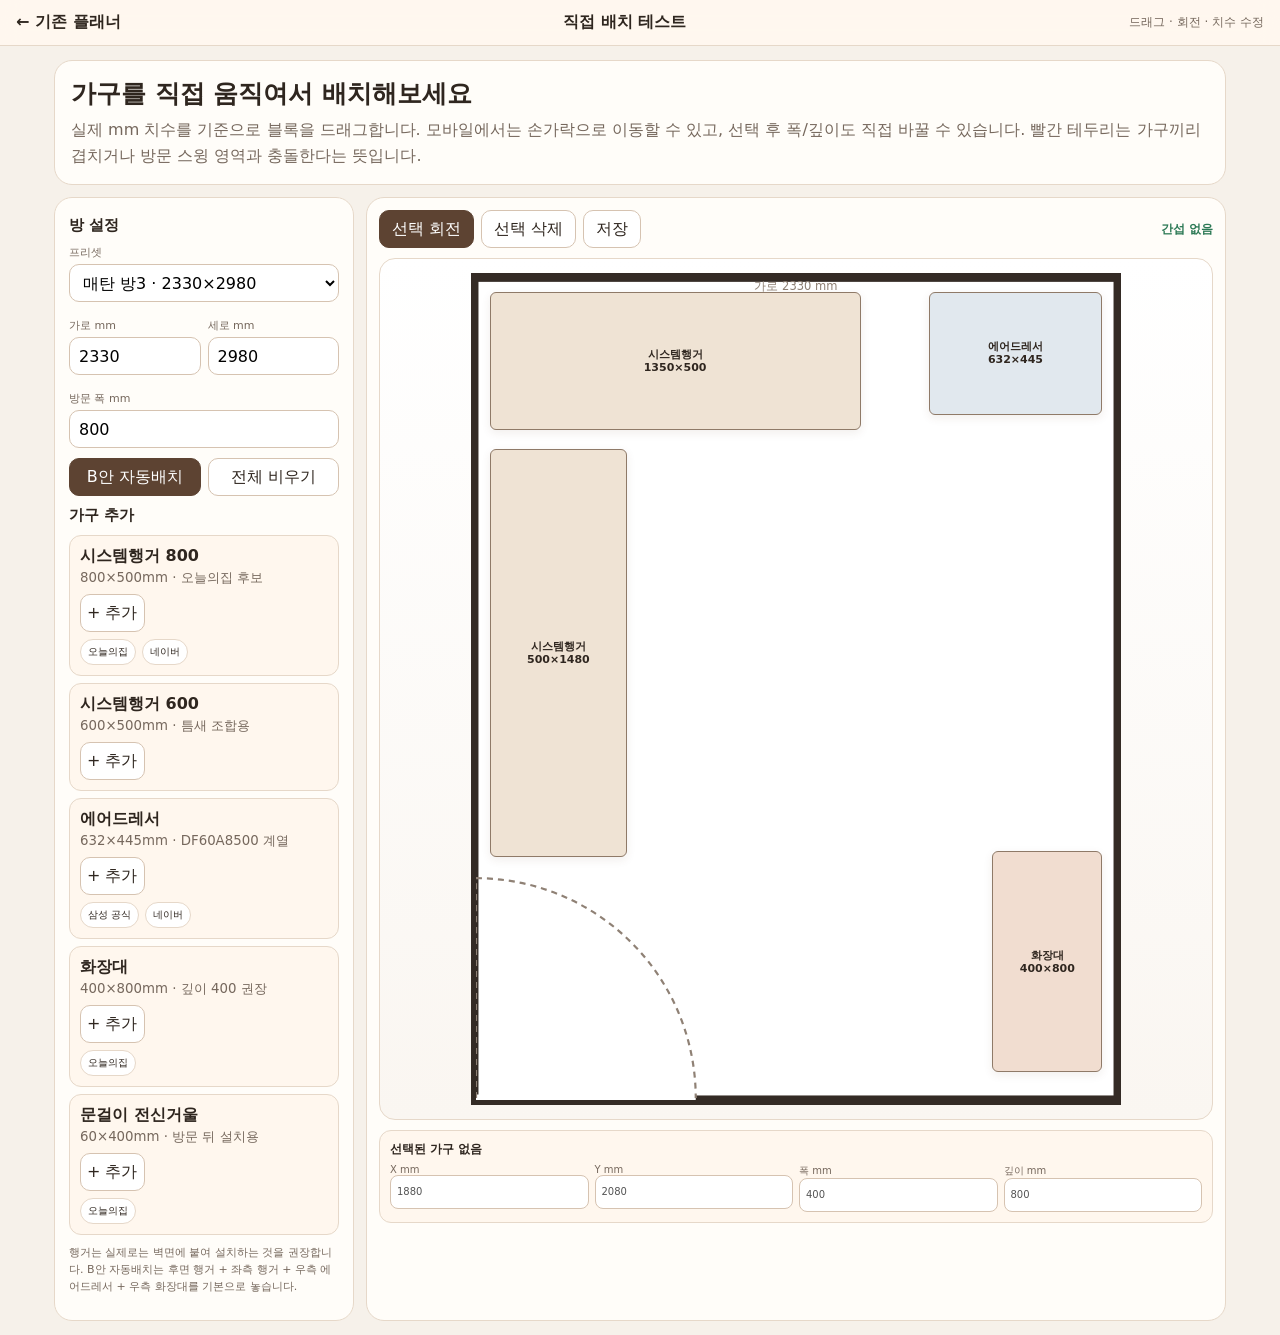
==== layout.html @ cfcc2ed9 "Add direct drag-and-drop layout tester" ====
<!doctype html>
<html lang="ko">
<head>
<meta charset="utf-8">
<meta name="viewport" content="width=device-width,initial-scale=1,viewport-fit=cover">
<meta name="theme-color" content="#f6f1ea">
<title>직접 배치 테스트 · 매탄 드레스룸</title>
<style>
:root{font-family:Inter,"Pretendard","Noto Sans KR",system-ui,sans-serif;--bg:#f6f1ea;--card:#fffdf9;--paper:#fff7ee;--line:#e6d8c9;--ink:#2f261f;--muted:#76685d;--accent:#5d4332;--green:#2c7955;--red:#b14f3c}*{box-sizing:border-box}body{margin:0;background:var(--bg);color:var(--ink)}button,input,select{font:inherit}a{color:inherit}.top{position:sticky;top:0;z-index:30;display:flex;justify-content:space-between;align-items:center;gap:10px;padding:12px 16px;background:#fff8efee;border-bottom:1px solid var(--line);backdrop-filter:blur(10px)}.top a{text-decoration:none;font-weight:800}.top span{font-size:12px;color:var(--muted)}main{max-width:1200px;margin:auto;padding:14px}.intro,.panel,.stage-card{background:var(--card);border:1px solid var(--line);border-radius:18px}.intro{padding:16px;margin-bottom:12px}.intro h1{margin:0 0 7px;font-size:25px}.intro p{margin:0;color:var(--muted);line-height:1.6}.layout{display:grid;grid-template-columns:300px minmax(0,1fr);gap:12px}.panel{padding:14px;align-self:start;position:sticky;top:64px}.panel h2{font-size:15px;margin:4px 0 10px}.row{display:grid;grid-template-columns:1fr 1fr;gap:7px}.field{margin:8px 0}.field label{display:block;font-size:11px;color:var(--muted);margin-bottom:4px}.field input,.field select{width:100%;height:38px;border:1px solid #d6c3b1;border-radius:10px;background:#fff;padding:0 9px}.buttons{display:grid;grid-template-columns:1fr 1fr;gap:7px;margin:10px 0}.buttons button,.item button,.toolbar button{min-height:38px;border:1px solid #d6c3b1;border-radius:10px;background:#fff;color:var(--ink);cursor:pointer}.buttons .primary,.toolbar .primary{background:var(--accent);color:#fff;border-color:var(--accent)}.palette{display:grid;gap:7px}.item{padding:10px;border:1px solid var(--line);border-radius:12px;background:var(--paper)}.item b,.item small{display:block}.item small{color:var(--muted);margin:2px 0 7px}.item .links{display:flex;gap:6px;flex-wrap:wrap;margin-top:7px}.item a{font-size:10px;padding:5px 7px;border:1px solid var(--line);border-radius:999px;text-decoration:none;background:#fff}.stage-card{padding:12px}.toolbar{display:flex;gap:7px;flex-wrap:wrap;align-items:center;margin-bottom:10px}.toolbar button{padding:0 12px}.status{margin-left:auto;font-size:12px;color:var(--muted)}.status.good{color:var(--green);font-weight:800}.status.bad{color:var(--red);font-weight:800}.room-wrap{display:flex;justify-content:center;overflow:hidden;background:linear-gradient(180deg,#fff,#faf6f1);border:1px solid var(--line);border-radius:16px;padding:14px;min-height:520px}.room{position:relative;width:min(100%,650px);background:#fff;border:5px solid #342b25;touch-action:none;user-select:none}.room svg{position:absolute;inset:0;width:100%;height:100%;pointer-events:none}.obj{position:absolute;border:1px solid #8f7a68;border-radius:6px;display:flex;align-items:center;justify-content:center;text-align:center;font-size:11px;font-weight:800;line-height:1.2;cursor:grab;touch-action:none;box-shadow:0 3px 10px #5a3f2816}.obj span{pointer-events:none}.obj.selected{outline:3px solid #5d433288;outline-offset:2px}.obj.collision{border-color:var(--red);box-shadow:0 0 0 2px #b14f3c33}.hanger{background:#efe3d4}.air{background:#e1e8ee}.vanity{background:#f1ddd0}.mirror{background:#f5f5f5}.selected-box{margin-top:10px;padding:10px;border:1px solid var(--line);border-radius:12px;background:var(--paper);font-size:12px}.selected-box strong{display:block;margin-bottom:6px}.selected-grid{display:grid;grid-template-columns:repeat(4,1fr);gap:6px}.selected-grid label{font-size:10px;color:var(--muted)}.selected-grid input{width:100%;height:34px;border:1px solid #d6c3b1;border-radius:8px;padding:0 6px;background:#fff}.help{font-size:11px;color:var(--muted);line-height:1.55;margin-top:9px}@media(max-width:760px){main{padding:9px}.layout{display:block}.panel{position:relative;top:auto;margin-bottom:9px}.intro h1{font-size:21px}.room-wrap{min-height:430px;padding:8px}.toolbar .status{width:100%;margin-left:0}.selected-grid{grid-template-columns:1fr 1fr}.top span{display:none}} 
</style>
</head>
<body>
<header class="top"><a href="./index.html">← 기존 플래너</a><b>직접 배치 테스트</b><span>드래그 · 회전 · 치수 수정</span></header>
<main>
<section class="intro"><h1>가구를 직접 움직여서 배치해보세요</h1><p>실제 mm 치수를 기준으로 블록을 드래그합니다. 모바일에서는 손가락으로 이동할 수 있고, 선택 후 폭/깊이도 직접 바꿀 수 있습니다. 빨간 테두리는 가구끼리 겹치거나 방문 스윙 영역과 충돌한다는 뜻입니다.</p></section>
<div class="layout">
<aside class="panel">
<h2>방 설정</h2>
<div class="field"><label>프리셋</label><select id="preset"><option value="r3">매탄 방3 · 2330×2980</option><option value="r2">매탄 방2 · 2600×2980</option><option value="ref">참고 B안 · 2000×2620</option></select></div>
<div class="row"><div class="field"><label>가로 mm</label><input id="roomW" type="number" value="2330" step="10"></div><div class="field"><label>세로 mm</label><input id="roomD" type="number" value="2980" step="10"></div></div>
<div class="field"><label>방문 폭 mm</label><input id="doorW" type="number" value="800" step="10"></div>
<div class="buttons"><button class="primary" id="presetB">B안 자동배치</button><button id="clearAll">전체 비우기</button></div>
<h2>가구 추가</h2>
<div class="palette">
<div class="item"><b>시스템행거 800</b><small>800×500mm · 오늘의집 후보</small><button data-add="hanger" data-w="800" data-d="500">+ 추가</button><div class="links"><a target="_blank" rel="noopener" href="https://store.ohou.se/goods/3293565">오늘의집</a><a target="_blank" rel="noopener" href="https://search.shopping.naver.com/search/all?query=%ED%99%88%EB%8D%98%ED%8A%B8%ED%95%98%EC%9A%B0%EC%8A%A4%20%EC%8B%9C%EC%8A%A4%ED%85%9C%ED%96%89%EA%B1%B0%20800%20500%202100">네이버</a></div></div>
<div class="item"><b>시스템행거 600</b><small>600×500mm · 틈새 조합용</small><button data-add="hanger" data-w="600" data-d="500">+ 추가</button></div>
<div class="item"><b>에어드레서</b><small>632×445mm · DF60A8500 계열</small><button data-add="air" data-w="632" data-d="445">+ 추가</button><div class="links"><a target="_blank" rel="noopener" href="https://www.samsung.com/sec/airdresser/">삼성 공식</a><a target="_blank" rel="noopener" href="https://search.shopping.naver.com/search/all?query=DF60A8500WG">네이버</a></div></div>
<div class="item"><b>화장대</b><small>400×800mm · 깊이 400 권장</small><button data-add="vanity" data-w="400" data-d="800">+ 추가</button><div class="links"><a target="_blank" rel="noopener" href="https://store.ohou.se/goods/2519050">오늘의집</a></div></div>
<div class="item"><b>문걸이 전신거울</b><small>60×400mm · 방문 뒤 설치용</small><button data-add="mirror" data-w="60" data-d="400">+ 추가</button><div class="links"><a target="_blank" rel="noopener" href="https://store.ohou.se/goods/940535">오늘의집</a></div></div>
</div>
<p class="help">행거는 실제로는 벽면에 붙여 설치하는 것을 권장합니다. B안 자동배치는 후면 행거 + 좌측 행거 + 우측 에어드레서 + 우측 화장대를 기본으로 놓습니다.</p>
</aside>
<section class="stage-card">
<div class="toolbar"><button class="primary" id="rotate">선택 회전</button><button id="delete">선택 삭제</button><button id="save">저장</button><span id="status" class="status">배치 준비</span></div>
<div class="room-wrap"><div id="room" class="room"><svg id="overlay" aria-hidden="true"></svg></div></div>
<div class="selected-box"><strong id="selTitle">선택된 가구 없음</strong><div class="selected-grid"><label>X mm<input id="selX" type="number" step="10" disabled></label><label>Y mm<input id="selY" type="number" step="10" disabled></label><label>폭 mm<input id="selW" type="number" step="10" disabled></label><label>깊이 mm<input id="selD" type="number" step="10" disabled></label></div></div>
</section>
</div>
</main>
<script>
const $=q=>document.querySelector(q),room=$("#room"),overlay=$("#overlay");let items=[],selected=null,drag=null;
const names={hanger:"시스템행거",air:"에어드레서",vanity:"화장대",mirror:"전신거울"};
function roomState(){return {w:+$("#roomW").value,d:+$("#roomD").value,door:+$("#doorW").value}}
function setRoom(w,d,door){$("#roomW").value=w;$("#roomD").value=d;$("#doorW").value=door;render()}
function preset(v){if(v==="r3")setRoom(2330,2980,800);if(v==="r2")setRoom(2600,2980,800);if(v==="ref")setRoom(2000,2620,850)}
$("#preset").onchange=e=>preset(e.target.value);["#roomW","#roomD","#doorW"].forEach(id=>$(id).oninput=render);
function add(type,w,d,x=100,y=100){items.push({id:Date.now()+Math.random(),type,w:+w,d:+d,x:+x,y:+y});selected=items[items.length-1].id;render()}
document.querySelectorAll("[data-add]").forEach(b=>b.onclick=()=>add(b.dataset.add,b.dataset.w,b.dataset.d));
function bLayout(){items=[];const r=roomState(),backW=Math.min(1350,Math.max(800,r.w-760));add("hanger",backW,500,50,50);add("hanger",500,Math.min(1480,r.d-1250),50,620);add("air",632,445,r.w-682,50);add("vanity",400,800,r.w-450,r.d-900);selected=null;render()}
$("#presetB").onclick=bLayout;$("#clearAll").onclick=()=>{items=[];selected=null;render()};$("#rotate").onclick=()=>{const a=items.find(i=>i.id===selected);if(a){[a.w,a.d]=[a.d,a.w];clamp(a);render()}};$("#delete").onclick=()=>{items=items.filter(i=>i.id!==selected);selected=null;render()};$("#save").onclick=()=>{localStorage.setItem("maetanFreeLayout",JSON.stringify({room:roomState(),items}));$("#status").textContent="저장됨"};
function clamp(a){const r=roomState();a.x=Math.max(0,Math.min(a.x,r.w-a.w));a.y=Math.max(0,Math.min(a.y,r.d-a.d))}
function rectHit(a,b){return a.x<b.x+b.w&&a.x+a.w>b.x&&a.y<b.y+b.d&&a.y+a.d>b.y}
function doorHit(a){const r=roomState(),door={x:0,y:r.d-r.door,w:r.door,d:r.door};return rectHit(a,door)}
function collisions(){const bad=new Set();for(let i=0;i<items.length;i++){if(doorHit(items[i]))bad.add(items[i].id);for(let j=i+1;j<items.length;j++)if(rectHit(items[i],items[j])){bad.add(items[i].id);bad.add(items[j].id)}}return bad}
function drawOverlay(){const r=roomState();overlay.setAttribute("viewBox","0 0 "+r.w+" "+r.d);overlay.innerHTML='<rect x="0" y="0" width="'+r.w+'" height="'+r.d+'" fill="none" stroke="#342b25" stroke-width="18"/><line x1="0" y1="'+r.d+'" x2="'+r.door+'" y2="'+r.d+'" stroke="#fff" stroke-width="25"/><path d="M 0 '+r.d+' L 0 '+(r.d-r.door)+' A '+r.door+' '+r.door+' 0 0 1 '+r.door+' '+r.d+'" fill="none" stroke="#8f8175" stroke-width="8" stroke-dasharray="22 18"/><text x="'+(r.w/2)+'" y="38" text-anchor="middle" font-size="42" fill="#8d7f73">가로 '+r.w+' mm</text>'}
function render(){const r=roomState();room.style.aspectRatio=r.w+"/"+r.d;drawOverlay();room.querySelectorAll(".obj").forEach(n=>n.remove());const bad=collisions();items.forEach(a=>{clamp(a);const el=document.createElement("div");el.className="obj "+a.type+(selected===a.id?" selected":"")+(bad.has(a.id)?" collision":"");el.dataset.id=a.id;el.style.left=(a.x/r.w*100)+"%";el.style.top=(a.y/r.d*100)+"%";el.style.width=(a.w/r.w*100)+"%";el.style.height=(a.d/r.d*100)+"%";el.innerHTML="<span>"+names[a.type]+"<br>"+a.w+"×"+a.d+"</span>";el.onpointerdown=startDrag;el.onclick=()=>{selected=a.id;render()};room.appendChild(el)});const s=items.find(i=>i.id===selected);["#selX","#selY","#selW","#selD"].forEach(id=>$(id).disabled=!s);$("#selTitle").textContent=s?names[s.type]+" 선택":"선택된 가구 없음";if(s){$("#selX").value=Math.round(s.x);$("#selY").value=Math.round(s.y);$("#selW").value=s.w;$("#selD").value=s.d}const st=$("#status");if(bad.size){st.className="status bad";st.textContent="간섭 "+bad.size+"개"}else{st.className="status good";st.textContent="간섭 없음"}}
function startDrag(e){e.preventDefault();const id=+e.currentTarget.dataset.id,a=items.find(i=>i.id===id);selected=id;const rect=room.getBoundingClientRect(),r=roomState();drag={id,startX:e.clientX,startY:e.clientY,x:a.x,y:a.y,sx:r.w/rect.width,sy:r.d/rect.height};e.currentTarget.setPointerCapture(e.pointerId);e.currentTarget.onpointermove=moveDrag;e.currentTarget.onpointerup=endDrag;render()}
function moveDrag(e){if(!drag)return;const a=items.find(i=>i.id===drag.id);a.x=Math.round((drag.x+(e.clientX-drag.startX)*drag.sx)/10)*10;a.y=Math.round((drag.y+(e.clientY-drag.startY)*drag.sy)/10)*10;clamp(a);render()}
function endDrag(e){drag=null;e.currentTarget.onpointermove=null;e.currentTarget.onpointerup=null;render()}
[["#selX","x"],["#selY","y"],["#selW","w"],["#selD","d"]].forEach(([id,key])=>$(id).onchange=e=>{const a=items.find(i=>i.id===selected);if(a){a[key]=Math.max(key==="w"||key==="d"?50:0,+e.target.value);clamp(a);render()}});
try{const saved=JSON.parse(localStorage.getItem("maetanFreeLayout"));if(saved){setRoom(saved.room.w,saved.room.d,saved.room.door);items=saved.items||[];render()}else bLayout()}catch(e){bLayout()}
</script>
</body>
</html>
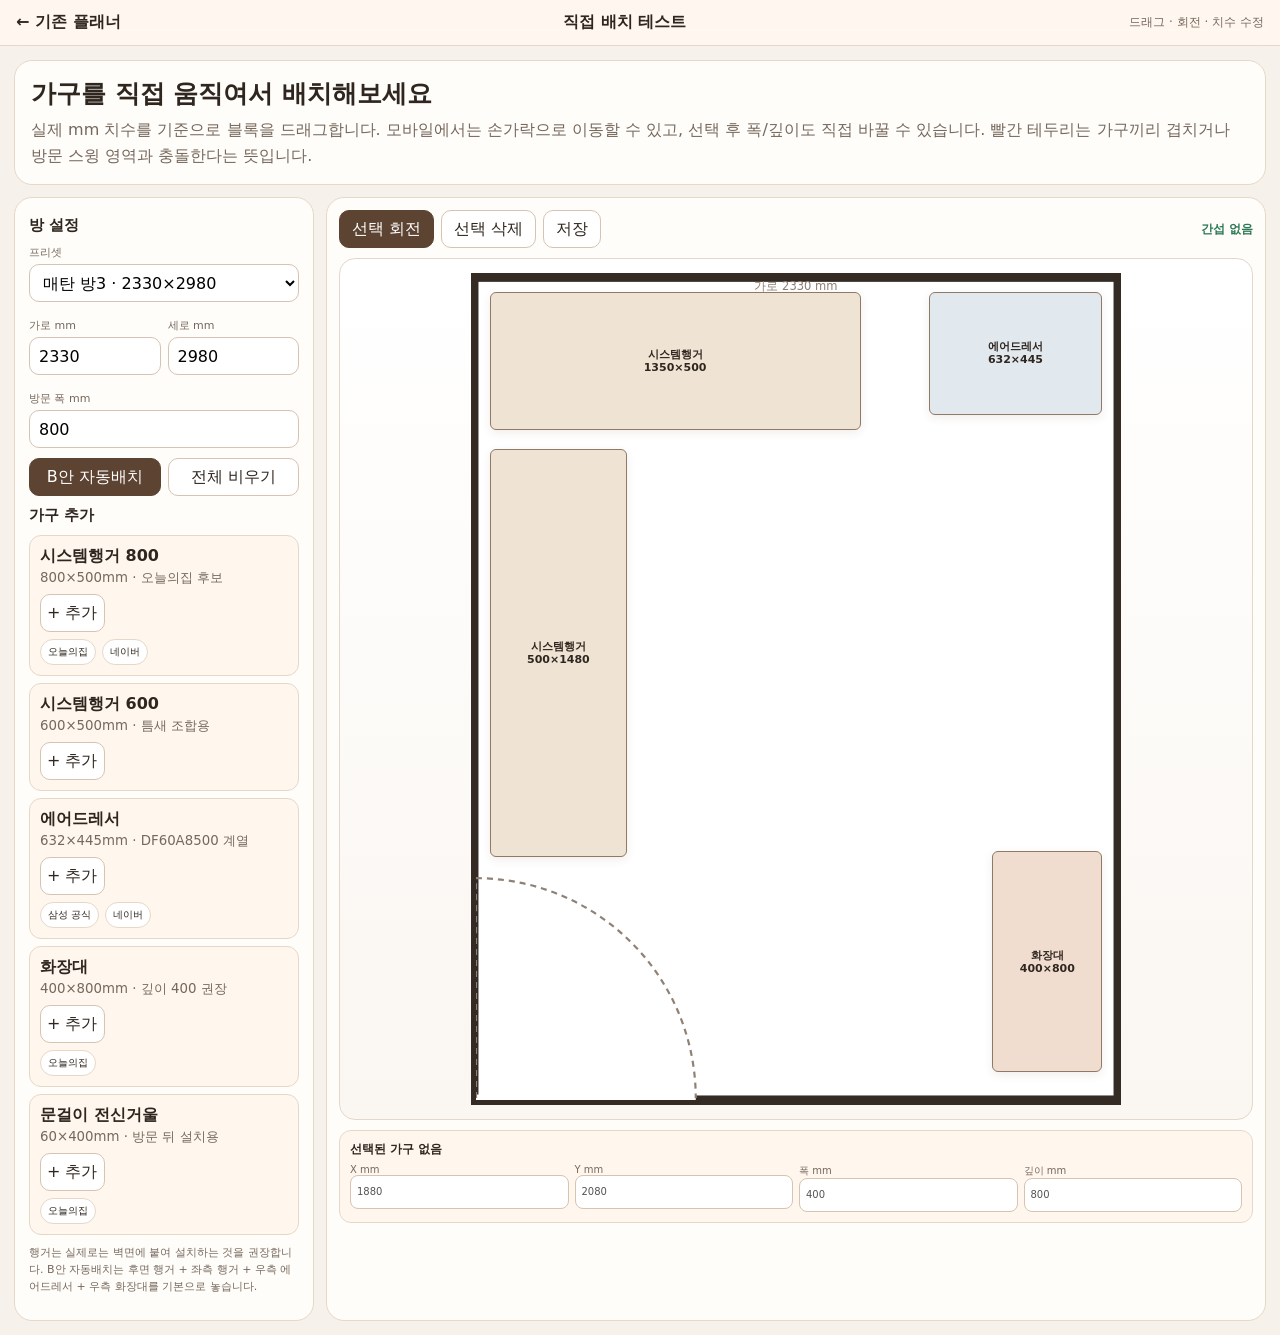
==== commit 5f85ad78: "Eliminate mobile clipping in direct layout tester" ====
--- a/layout.html
+++ b/layout.html
@@ -6,7 +6,24 @@
 <meta name="theme-color" content="#f6f1ea">
 <title>직접 배치 테스트 · 매탄 드레스룸</title>
 <style>
-:root{font-family:Inter,"Pretendard","Noto Sans KR",system-ui,sans-serif;--bg:#f6f1ea;--card:#fffdf9;--paper:#fff7ee;--line:#e6d8c9;--ink:#2f261f;--muted:#76685d;--accent:#5d4332;--green:#2c7955;--red:#b14f3c}*{box-sizing:border-box}body{margin:0;background:var(--bg);color:var(--ink)}button,input,select{font:inherit}a{color:inherit}.top{position:sticky;top:0;z-index:30;display:flex;justify-content:space-between;align-items:center;gap:10px;padding:12px 16px;background:#fff8efee;border-bottom:1px solid var(--line);backdrop-filter:blur(10px)}.top a{text-decoration:none;font-weight:800}.top span{font-size:12px;color:var(--muted)}main{max-width:1200px;margin:auto;padding:14px}.intro,.panel,.stage-card{background:var(--card);border:1px solid var(--line);border-radius:18px}.intro{padding:16px;margin-bottom:12px}.intro h1{margin:0 0 7px;font-size:25px}.intro p{margin:0;color:var(--muted);line-height:1.6}.layout{display:grid;grid-template-columns:300px minmax(0,1fr);gap:12px}.panel{padding:14px;align-self:start;position:sticky;top:64px}.panel h2{font-size:15px;margin:4px 0 10px}.row{display:grid;grid-template-columns:1fr 1fr;gap:7px}.field{margin:8px 0}.field label{display:block;font-size:11px;color:var(--muted);margin-bottom:4px}.field input,.field select{width:100%;height:38px;border:1px solid #d6c3b1;border-radius:10px;background:#fff;padding:0 9px}.buttons{display:grid;grid-template-columns:1fr 1fr;gap:7px;margin:10px 0}.buttons button,.item button,.toolbar button{min-height:38px;border:1px solid #d6c3b1;border-radius:10px;background:#fff;color:var(--ink);cursor:pointer}.buttons .primary,.toolbar .primary{background:var(--accent);color:#fff;border-color:var(--accent)}.palette{display:grid;gap:7px}.item{padding:10px;border:1px solid var(--line);border-radius:12px;background:var(--paper)}.item b,.item small{display:block}.item small{color:var(--muted);margin:2px 0 7px}.item .links{display:flex;gap:6px;flex-wrap:wrap;margin-top:7px}.item a{font-size:10px;padding:5px 7px;border:1px solid var(--line);border-radius:999px;text-decoration:none;background:#fff}.stage-card{padding:12px}.toolbar{display:flex;gap:7px;flex-wrap:wrap;align-items:center;margin-bottom:10px}.toolbar button{padding:0 12px}.status{margin-left:auto;font-size:12px;color:var(--muted)}.status.good{color:var(--green);font-weight:800}.status.bad{color:var(--red);font-weight:800}.room-wrap{display:flex;justify-content:center;overflow:hidden;background:linear-gradient(180deg,#fff,#faf6f1);border:1px solid var(--line);border-radius:16px;padding:14px;min-height:520px}.room{position:relative;width:min(100%,650px);background:#fff;border:5px solid #342b25;touch-action:none;user-select:none}.room svg{position:absolute;inset:0;width:100%;height:100%;pointer-events:none}.obj{position:absolute;border:1px solid #8f7a68;border-radius:6px;display:flex;align-items:center;justify-content:center;text-align:center;font-size:11px;font-weight:800;line-height:1.2;cursor:grab;touch-action:none;box-shadow:0 3px 10px #5a3f2816}.obj span{pointer-events:none}.obj.selected{outline:3px solid #5d433288;outline-offset:2px}.obj.collision{border-color:var(--red);box-shadow:0 0 0 2px #b14f3c33}.hanger{background:#efe3d4}.air{background:#e1e8ee}.vanity{background:#f1ddd0}.mirror{background:#f5f5f5}.selected-box{margin-top:10px;padding:10px;border:1px solid var(--line);border-radius:12px;background:var(--paper);font-size:12px}.selected-box strong{display:block;margin-bottom:6px}.selected-grid{display:grid;grid-template-columns:repeat(4,1fr);gap:6px}.selected-grid label{font-size:10px;color:var(--muted)}.selected-grid input{width:100%;height:34px;border:1px solid #d6c3b1;border-radius:8px;padding:0 6px;background:#fff}.help{font-size:11px;color:var(--muted);line-height:1.55;margin-top:9px}@media(max-width:760px){main{padding:9px}.layout{display:block}.panel{position:relative;top:auto;margin-bottom:9px}.intro h1{font-size:21px}.room-wrap{min-height:430px;padding:8px}.toolbar .status{width:100%;margin-left:0}.selected-grid{grid-template-columns:1fr 1fr}.top span{display:none}} 
+:root{font-family:Inter,"Pretendard","Noto Sans KR",system-ui,sans-serif;--bg:#f6f1ea;--card:#fffdf9;--paper:#fff7ee;--line:#e6d8c9;--ink:#2f261f;--muted:#76685d;--accent:#5d4332;--green:#2c7955;--red:#b14f3c}*{box-sizing:border-box}body{margin:0;background:var(--bg);color:var(--ink);overflow-x:hidden}button,input,select{font:inherit;min-width:0}a{color:inherit}.top{position:sticky;top:0;z-index:30;display:flex;justify-content:space-between;align-items:center;gap:10px;padding:12px 16px;background:#fff8efee;border-bottom:1px solid var(--line);backdrop-filter:blur(10px)}.top a{text-decoration:none;font-weight:800}.top b{min-width:0;text-align:center;white-space:nowrap;overflow:hidden;text-overflow:ellipsis}.top span{font-size:12px;color:var(--muted)}main{max-width:1200px;margin:auto;padding:14px}.intro,.panel,.stage-card{background:var(--card);border:1px solid var(--line);border-radius:18px}.intro{padding:16px;margin-bottom:12px}.intro h1{margin:0 0 7px;font-size:25px}.intro p{margin:0;color:var(--muted);line-height:1.6;overflow-wrap:anywhere}.layout{display:grid;grid-template-columns:300px minmax(0,1fr);gap:12px}.panel{padding:14px;align-self:start;position:sticky;top:64px}.panel h2{font-size:15px;margin:4px 0 10px}.row{display:grid;grid-template-columns:minmax(0,1fr) minmax(0,1fr);gap:7px}.layout>*,.row>*,.buttons>*,.selected-grid>*,.item{min-width:0}.field{margin:8px 0}.field label{display:block;font-size:11px;color:var(--muted);margin-bottom:4px}.field input,.field select{width:100%;height:38px;border:1px solid #d6c3b1;border-radius:10px;background:#fff;padding:0 9px}.buttons{display:grid;grid-template-columns:1fr 1fr;gap:7px;margin:10px 0}.buttons button,.item button,.toolbar button{min-height:38px;min-width:0;white-space:normal;border:1px solid #d6c3b1;border-radius:10px;background:#fff;color:var(--ink);cursor:pointer}.buttons .primary,.toolbar .primary{background:var(--accent);color:#fff;border-color:var(--accent)}.palette{display:grid;gap:7px}.item{padding:10px;border:1px solid var(--line);border-radius:12px;background:var(--paper)}.item b,.item small{display:block}.item small{color:var(--muted);margin:2px 0 7px}.item .links{display:flex;gap:6px;flex-wrap:wrap;margin-top:7px}.item a{font-size:10px;padding:5px 7px;border:1px solid var(--line);border-radius:999px;text-decoration:none;background:#fff}.stage-card{padding:12px}.toolbar{display:flex;gap:7px;flex-wrap:wrap;align-items:center;margin-bottom:10px}.toolbar button{padding:0 12px}.status{margin-left:auto;font-size:12px;color:var(--muted)}.status.good{color:var(--green);font-weight:800}.status.bad{color:var(--red);font-weight:800}.room-wrap{display:flex;justify-content:center;overflow:hidden;background:linear-gradient(180deg,#fff,#faf6f1);border:1px solid var(--line);border-radius:16px;padding:14px;min-height:520px}.room{position:relative;width:min(100%,650px);background:#fff;border:5px solid #342b25;touch-action:none;user-select:none}.room svg{position:absolute;inset:0;width:100%;height:100%;pointer-events:none}.obj{position:absolute;border:1px solid #8f7a68;border-radius:6px;display:flex;align-items:center;justify-content:center;text-align:center;font-size:11px;font-weight:800;line-height:1.2;cursor:grab;touch-action:none;box-shadow:0 3px 10px #5a3f2816}.obj span{pointer-events:none}.obj.selected{outline:3px solid #5d433288;outline-offset:2px}.obj.collision{border-color:var(--red);box-shadow:0 0 0 2px #b14f3c33}.hanger{background:#efe3d4}.air{background:#e1e8ee}.vanity{background:#f1ddd0}.mirror{background:#f5f5f5}.selected-box{margin-top:10px;padding:10px;border:1px solid var(--line);border-radius:12px;background:var(--paper);font-size:12px}.selected-box strong{display:block;margin-bottom:6px}.selected-grid{display:grid;grid-template-columns:repeat(4,1fr);gap:6px}.selected-grid label{font-size:10px;color:var(--muted)}.selected-grid input{width:100%;height:34px;border:1px solid #d6c3b1;border-radius:8px;padding:0 6px;background:#fff}.help{font-size:11px;color:var(--muted);line-height:1.55;margin-top:9px}@media(max-width:760px){main{padding:9px}.layout{display:block}.panel{position:relative;top:auto;margin-bottom:9px}.intro h1{font-size:21px}.room-wrap{min-height:430px;padding:8px}.toolbar .status{width:100%;margin-left:0}.selected-grid{grid-template-columns:1fr 1fr}.top span{display:none}} 
+</style>
+<style>
+html,body{width:100%;max-width:100%;overflow-x:hidden}
+main,.intro,.layout,.panel,.stage-card,.room-wrap,.room,.palette,.item{min-width:0;max-width:100%}
+@media(max-width:760px){
+  main{width:100%;padding:8px}
+  .layout{display:flex;flex-direction:column;width:100%;gap:8px}
+  .intro,.panel,.stage-card{width:100%;max-width:100%;margin-left:0;margin-right:0}
+  .panel{position:relative;top:auto}
+  .row,.buttons{grid-template-columns:1fr}
+  .top{width:100%;padding:10px 12px;overflow:hidden}
+  .top a{flex:0 0 auto}
+  .top b{flex:1;min-width:0;white-space:nowrap;overflow:hidden;text-overflow:ellipsis}
+  .room-wrap{width:100%;padding:6px;overflow:hidden}
+  .room{width:100%;max-width:100%}
+  .selected-grid{grid-template-columns:1fr 1fr}
+}
 </style>
 </head>
 <body>
